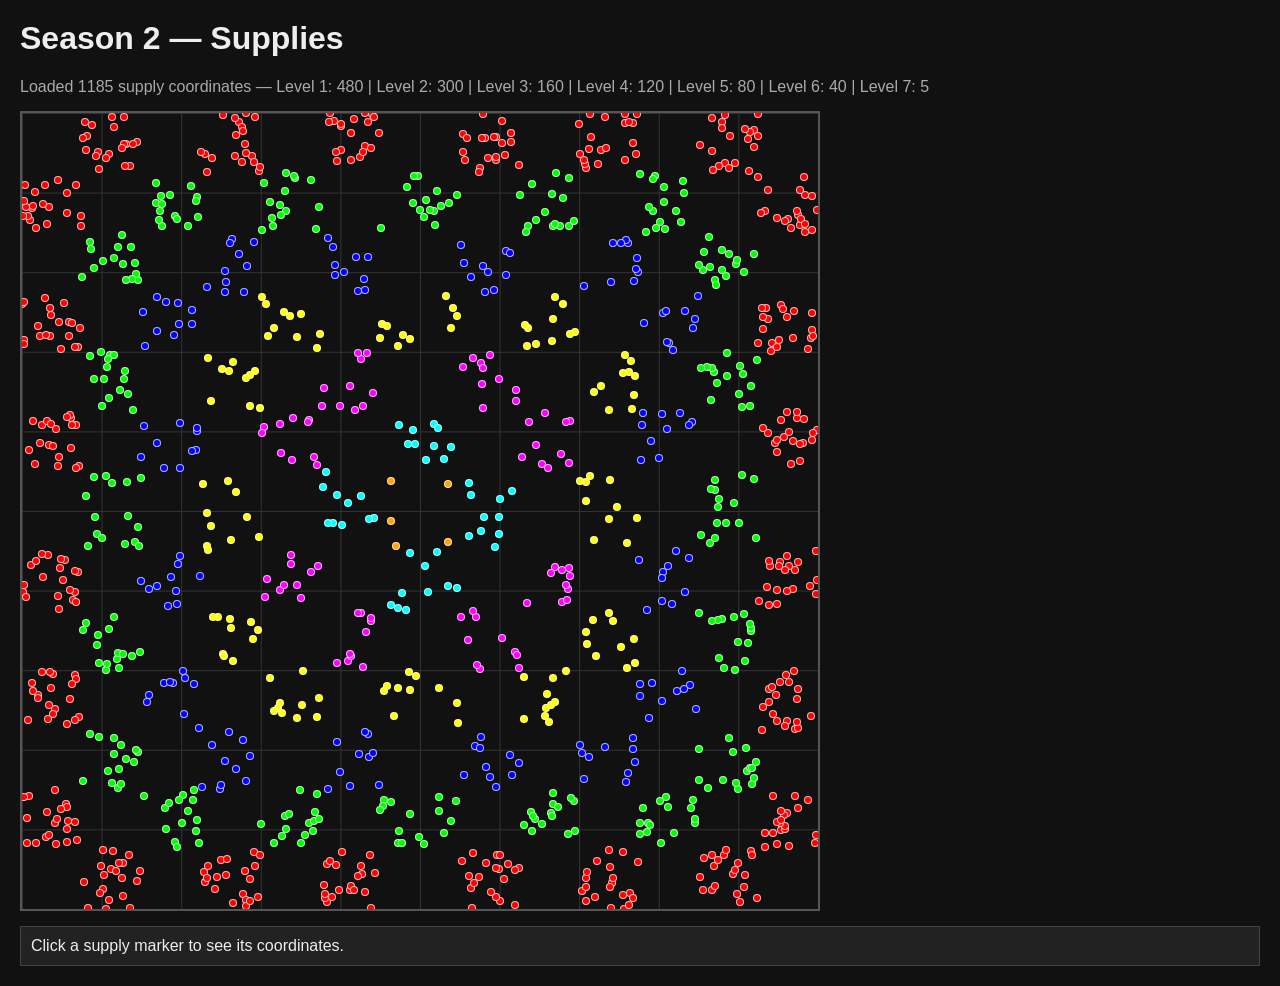
==== maps/supplies/index.html @ a6463b77 "linked style.css" ====
<!DOCTYPE html>
<html lang="en">
<head>
    <meta charset="UTF-8">
    <meta name="viewport" content="width=device-width, initial-scale=1.0">

    <title>S2 Supplies Map</title>
    <link rel="stylesheet" href="./style.css">

</head>

<body>

    <h1>Season 2 — Supplies</h1>

    <div id="status">
        Loading coordinates...
    </div>

    <div id="map-container"></div>

    <div id="info">
        Click a supply marker to see its coordinates.
    </div>

    <script>
        const map = document.getElementById("map-container");
        const status = document.getElementById("status");
        const info = document.getElementById("info");

        async function loadSupplies() {
            try {
                const response = await fetch("./data/test-data.json");

                if (!response.ok) {
                    throw new Error(
                        `HTTP ${response.status}: ${response.statusText}`
                    );
                }

                const data = await response.json();

                let total = 0;

                data.strongholds.forEach(group => {

                    group.coordinates.forEach(coordinate => {

                        total++;

                        const marker = document.createElement("div");

                        marker.className = "coordinate";

                        /*
                         * API coordinates are 0–999.
                         *
                         * Convert them to percentages of the grid.
                         */
                        const left = coordinate.x / 10;
                        const top = coordinate.y / 10;

                        marker.style.left = `${left}%`;
                        marker.style.top = `${top}%`;

                        marker.style.backgroundColor = group.color;

                        marker.title =
                            `${group.label}: (${coordinate.x}, ${coordinate.y})`;

                        marker.addEventListener("click", () => {
                            info.textContent =
                                `${group.label} — X: ${coordinate.x}, Y: ${coordinate.y}`;
                        });

                        map.appendChild(marker);
                    });
                });

                const breakdown = data.strongholds
                .map(group => `${group.label}: ${group.coordinates.length}`)
                .join(" | ");

                status.textContent =
                    `Loaded ${total} supply coordinates — ${breakdown}`;


            } catch (error) {

                status.textContent =
                    `ERROR: ${error.message}`;

                console.error(error);
            }
        }

        loadSupplies();
    </script>

</body>
</html>
---- maps/supplies/style.css ----
* {
    box-sizing: border-box;
}

body {
    margin: 0;
    padding: 20px;
    background: #111;
    color: #eee;
    font-family: Arial, sans-serif;
}

h1 {
    margin-top: 0;
}

#status {
    margin-bottom: 15px;
    color: #aaa;
}

#map-container {
    width: min(90vw, 800px);
    aspect-ratio: 1 / 1;

    position: relative;

    background:
        linear-gradient(#333 1px, transparent 1px),
        linear-gradient(90deg, #333 1px, transparent 1px);

    background-size: 10% 10%;

    border: 2px solid #555;

    overflow: hidden;
}

.coordinate {
    position: absolute;

    width: 8px;
    height: 8px;

    border-radius: 50%;

    transform: translate(-50%, -50%);

    cursor: pointer;

    border: 1px solid rgba(255, 255, 255, 0.7);
}

.coordinate:hover {
    transform: translate(-50%, -50%) scale(2);
    z-index: 10;
}

#info {
    margin-top: 15px;
    padding: 10px;

    background: #222;
    border: 1px solid #444;

    min-height: 40px;
}
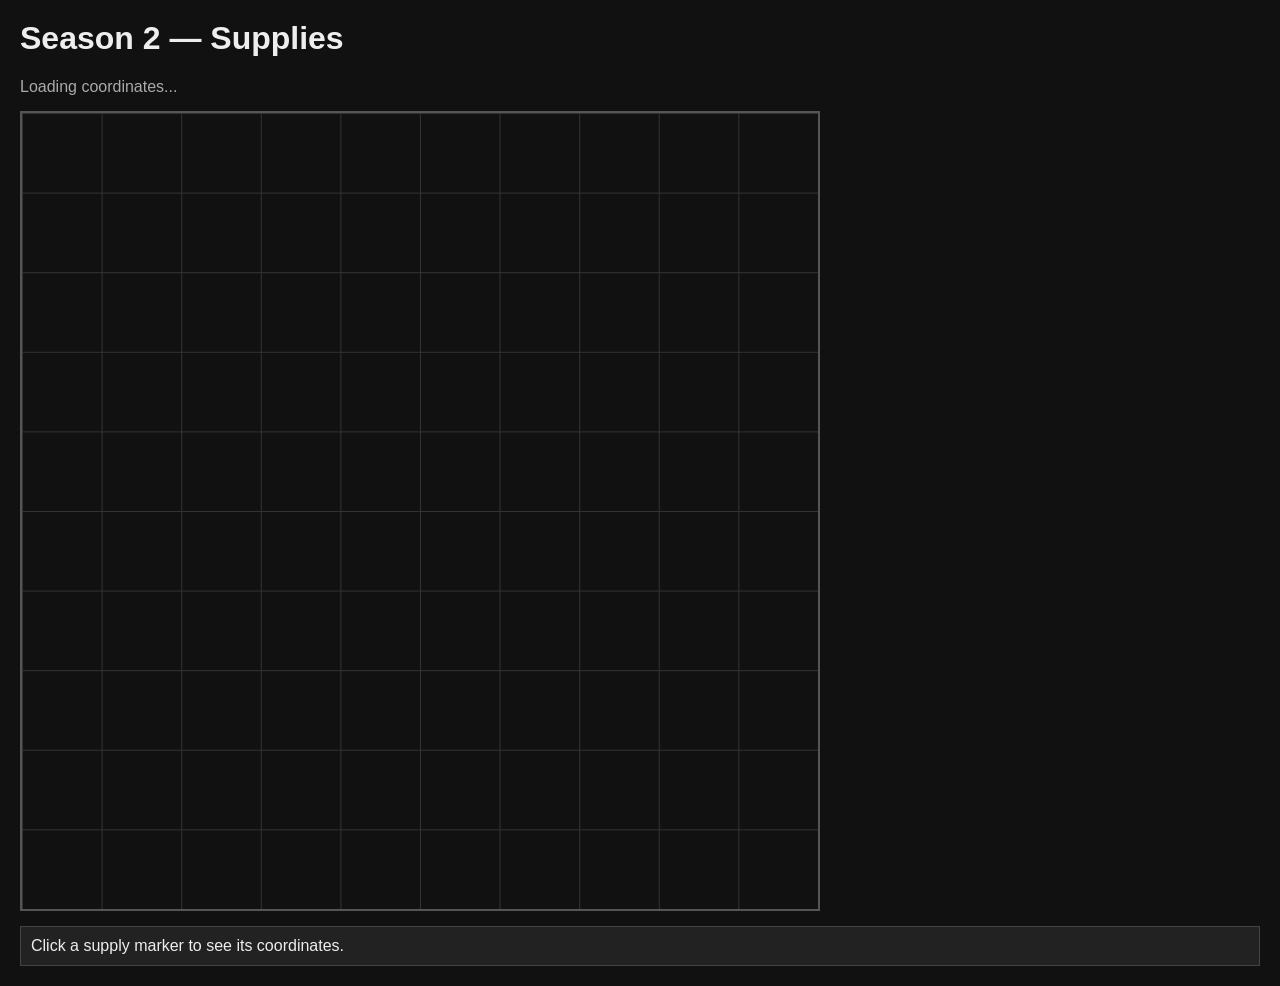
==== commit a084acd2: "linked app.js ( not yet created )" ====
--- a/maps/supplies/index.html
+++ b/maps/supplies/index.html
@@ -23,79 +23,8 @@
         Click a supply marker to see its coordinates.
     </div>
 
-    <script>
-        const map = document.getElementById("map-container");
-        const status = document.getElementById("status");
-        const info = document.getElementById("info");
+<script src="./app.js"></script>
 
-        async function loadSupplies() {
-            try {
-                const response = await fetch("./data/test-data.json");
-
-                if (!response.ok) {
-                    throw new Error(
-                        `HTTP ${response.status}: ${response.statusText}`
-                    );
-                }
-
-                const data = await response.json();
-
-                let total = 0;
-
-                data.strongholds.forEach(group => {
-
-                    group.coordinates.forEach(coordinate => {
-
-                        total++;
-
-                        const marker = document.createElement("div");
-
-                        marker.className = "coordinate";
-
-                        /*
-                         * API coordinates are 0–999.
-                         *
-                         * Convert them to percentages of the grid.
-                         */
-                        const left = coordinate.x / 10;
-                        const top = coordinate.y / 10;
-
-                        marker.style.left = `${left}%`;
-                        marker.style.top = `${top}%`;
-
-                        marker.style.backgroundColor = group.color;
-
-                        marker.title =
-                            `${group.label}: (${coordinate.x}, ${coordinate.y})`;
-
-                        marker.addEventListener("click", () => {
-                            info.textContent =
-                                `${group.label} — X: ${coordinate.x}, Y: ${coordinate.y}`;
-                        });
-
-                        map.appendChild(marker);
-                    });
-                });
-
-                const breakdown = data.strongholds
-                .map(group => `${group.label}: ${group.coordinates.length}`)
-                .join(" | ");
-
-                status.textContent =
-                    `Loaded ${total} supply coordinates — ${breakdown}`;
-
-
-            } catch (error) {
-
-                status.textContent =
-                    `ERROR: ${error.message}`;
-
-                console.error(error);
-            }
-        }
-
-        loadSupplies();
-    </script>
 
 </body>
 </html>
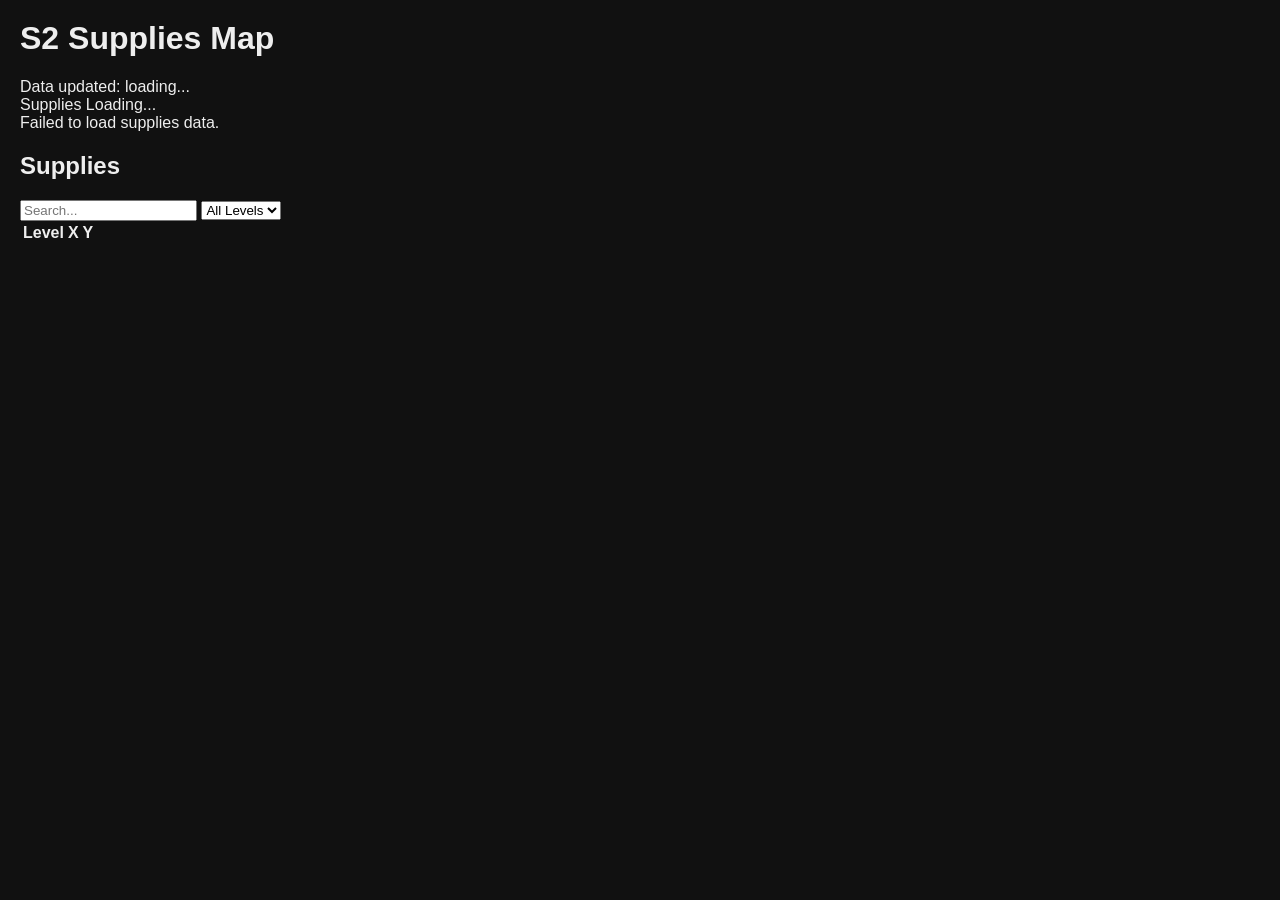
==== commit 375f4f13: "Update index.html to show last updated time" ====
--- a/maps/supplies/index.html
+++ b/maps/supplies/index.html
@@ -3,28 +3,62 @@
 <head>
     <meta charset="UTF-8">
     <meta name="viewport" content="width=device-width, initial-scale=1.0">
-
     <title>S2 Supplies Map</title>
-    <link rel="stylesheet" href="./style.css">
-
+    <link rel="stylesheet" href="style.css">
 </head>
-
 <body>
 
-    <h1>Season 2 — Supplies</h1>
+    <main class="container">
+        <header>
+            <h1>S2 Supplies Map</h1>
+            <div id="dataUpdated" class="data-updated">
+                Data updated: loading...
+            </div>
+        </header>
 
-    <div id="status">
-        Loading coordinates...
-    </div>
+        <section class="stats">
+            <div class="stat">
+                <span class="stat-label">Supplies</span>
+                <span id="supplyCount" class="stat-value">Loading...</span>
+            </div>
+        </section>
 
-    <div id="map-container"></div>
+        <section class="map-section">
+            <div id="map" class="map"></div>
+        </section>
 
-    <div id="info">
-        Click a supply marker to see its coordinates.
-    </div>
+        <section class="table-section">
+            <h2>Supplies</h2>
 
-<script src="./app.js"></script>
+            <div class="table-controls">
+                <input
+                    type="text"
+                    id="searchInput"
+                    placeholder="Search..."
+                    autocomplete="off"
+                >
 
+                <select id="levelFilter">
+                    <option value="all">All Levels</option>
+                </select>
+            </div>
 
+            <div class="table-wrapper">
+                <table>
+                    <thead>
+                        <tr>
+                            <th>Level</th>
+                            <th>X</th>
+                            <th>Y</th>
+                        </tr>
+                    </thead>
+                    <tbody id="supplyTableBody">
+                    </tbody>
+                </table>
+            </div>
+        </section>
+    </main>
+
+    <script src="app.js"></script>
 </body>
 </html>
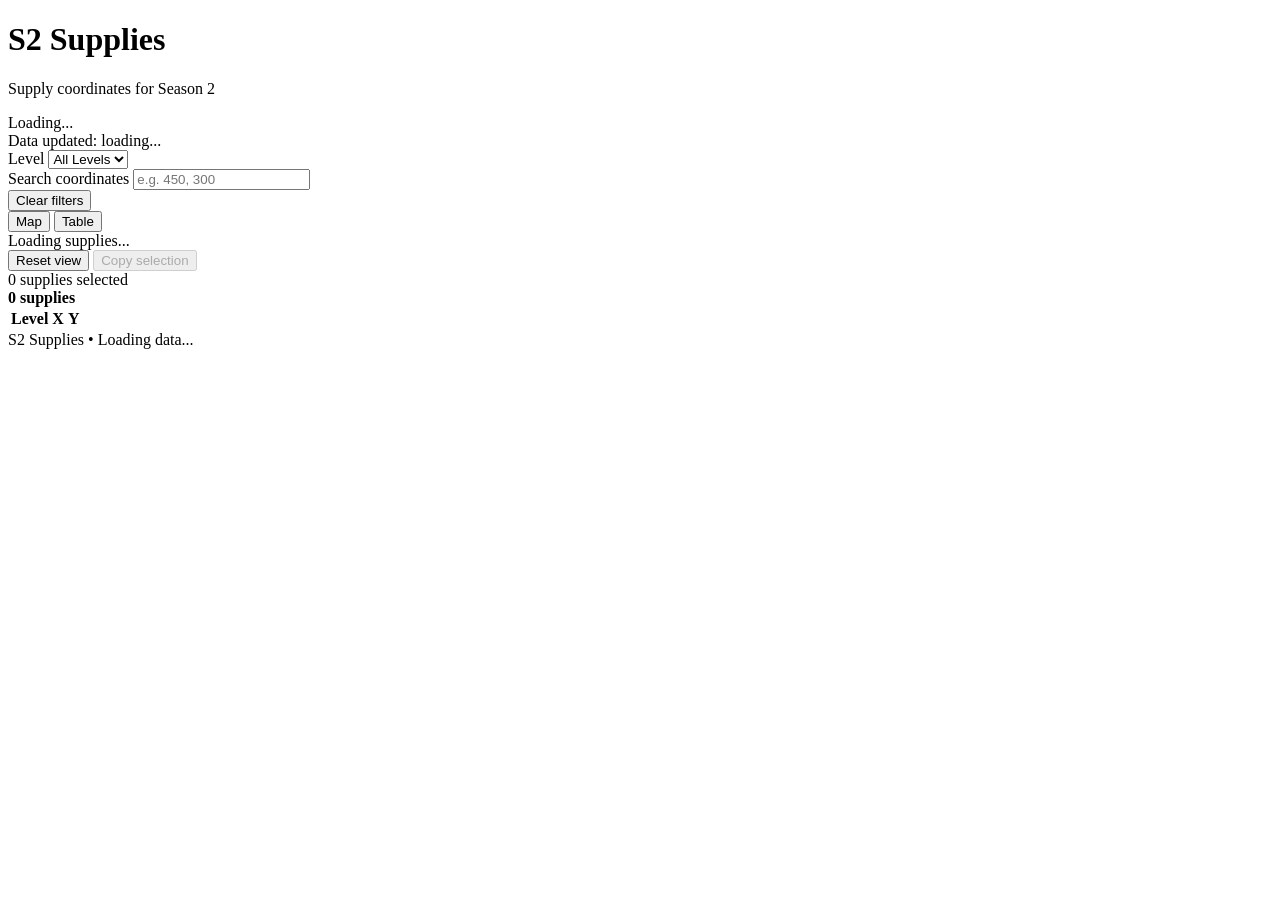
==== commit f6d1f629: "Update index.html to work with js/ folder" ====
--- a/maps/supplies/index.html
+++ b/maps/supplies/index.html
@@ -1,64 +1,184 @@
-<!DOCTYPE html>
-<html lang="en">
-<head>
-    <meta charset="UTF-8">
-    <meta name="viewport" content="width=device-width, initial-scale=1.0">
-    <title>S2 Supplies Map</title>
-    <link rel="stylesheet" href="style.css">
-</head>
-<body>
+<!DOCTYPE html> <html lang="en"> <head> <meta charset="UTF-8"> <meta name="viewport" content="width=device-width, initial-scale=1.0">
+<title>S2 Supplies</title>
 
-    <main class="container">
-        <header>
-            <h1>S2 Supplies Map</h1>
-            <div id="dataUpdated" class="data-updated">
-                Data updated: loading...
+<link rel="stylesheet" href="css/styles.css">
+
+</head> <body>
+<main class="app">
+
+    <header class="app-header">
+        <div>
+            <h1>S2 Supplies</h1>
+            <p class="subtitle">Supply coordinates for Season 2</p>
+        </div>
+
+        <div class="data-status">
+            <span id="statusIndicator" class="status-indicator"></span>
+
+            <div>
+                <div id="dataStatus">Loading...</div>
+                <div id="lastUpdated" class="last-updated">
+                    Data updated: loading...
+                </div>
             </div>
-        </header>
+        </div>
+    </header>
 
-        <section class="stats">
-            <div class="stat">
-                <span class="stat-label">Supplies</span>
-                <span id="supplyCount" class="stat-value">Loading...</span>
-            </div>
-        </section>
 
-        <section class="map-section">
-            <div id="map" class="map"></div>
-        </section>
+    <section class="controls">
 
-        <section class="table-section">
-            <h2>Supplies</h2>
+        <div class="control-group">
+            <label for="levelFilter">Level</label>
 
-            <div class="table-controls">
-                <input
-                    type="text"
-                    id="searchInput"
-                    placeholder="Search..."
-                    autocomplete="off"
-                >
+            <select id="levelFilter">
+                <option value="all">All Levels</option>
+                <option value="1">Level 1</option>
+                <option value="2">Level 2</option>
+                <option value="3">Level 3</option>
+                <option value="4">Level 4</option>
+                <option value="5">Level 5</option>
+                <option value="6">Level 6</option>
+                <option value="7">Level 7</option>
+            </select>
+        </div>
 
-                <select id="levelFilter">
-                    <option value="all">All Levels</option>
-                </select>
+        <div class="control-group">
+            <label for="searchInput">Search coordinates</label>
+
+            <input
+                id="searchInput"
+                type="search"
+                placeholder="e.g. 450, 300"
+                autocomplete="off"
+            >
+        </div>
+
+        <button id="clearFilters" class="secondary-button" type="button">
+            Clear filters
+        </button>
+
+    </section>
+
+
+    <nav class="tabs" aria-label="View selection">
+
+        <button
+            id="mapTab"
+            class="tab-button active"
+            type="button"
+            aria-selected="true"
+        >
+            Map
+        </button>
+
+        <button
+            id="tableTab"
+            class="tab-button"
+            type="button"
+            aria-selected="false"
+        >
+            Table
+        </button>
+
+    </nav>
+
+
+    <section id="mapView" class="view active">
+
+        <div class="map-toolbar">
+
+            <div class="map-info">
+                <span id="supplyCount">Loading supplies...</span>
             </div>
 
-            <div class="table-wrapper">
-                <table>
-                    <thead>
-                        <tr>
-                            <th>Level</th>
-                            <th>X</th>
-                            <th>Y</th>
-                        </tr>
-                    </thead>
-                    <tbody id="supplyTableBody">
-                    </tbody>
-                </table>
+            <div class="map-actions">
+
+                <button
+                    id="resetMap"
+                    class="secondary-button"
+                    type="button"
+                >
+                    Reset view
+                </button>
+
+                <button
+                    id="copySelection"
+                    class="primary-button"
+                    type="button"
+                    disabled
+                >
+                    Copy selection
+                </button>
+
             </div>
-        </section>
-    </main>
 
-    <script src="app.js"></script>
-</body>
-</html>
+        </div>
+
+
+        <div class="map-wrapper">
+
+            <div
+                id="map"
+                class="map"
+                tabindex="0"
+                aria-label="Season 2 supply map"
+            >
+                <div id="mapGrid" class="map-grid"></div>
+                <div id="mapPoints" class="map-points"></div>
+                <div id="selectionBox" class="selection-box"></div>
+            </div>
+
+        </div>
+
+
+        <div id="selectionInfo" class="selection-info hidden">
+            <span id="selectionCount">0 supplies selected</span>
+        </div>
+
+    </section>
+
+
+    <section id="tableView" class="view">
+
+        <div class="table-toolbar">
+
+            <div>
+                <strong id="tableCount">0 supplies</strong>
+            </div>
+
+        </div>
+
+        <div class="table-container">
+
+            <table id="suppliesTable">
+
+                <thead>
+                    <tr>
+                        <th scope="col">Level</th>
+                        <th scope="col">X</th>
+                        <th scope="col">Y</th>
+                    </tr>
+                </thead>
+
+                <tbody id="tableBody">
+                </tbody>
+
+            </table>
+
+        </div>
+
+    </section>
+
+
+    <footer class="app-footer">
+        <span>S2 Supplies</span>
+        <span>•</span>
+        <span id="footerStatus">Loading data...</span>
+    </footer>
+
+</main>
+
+
+<script type="module" src="js/app.js"></script>
+
+</body> </html>
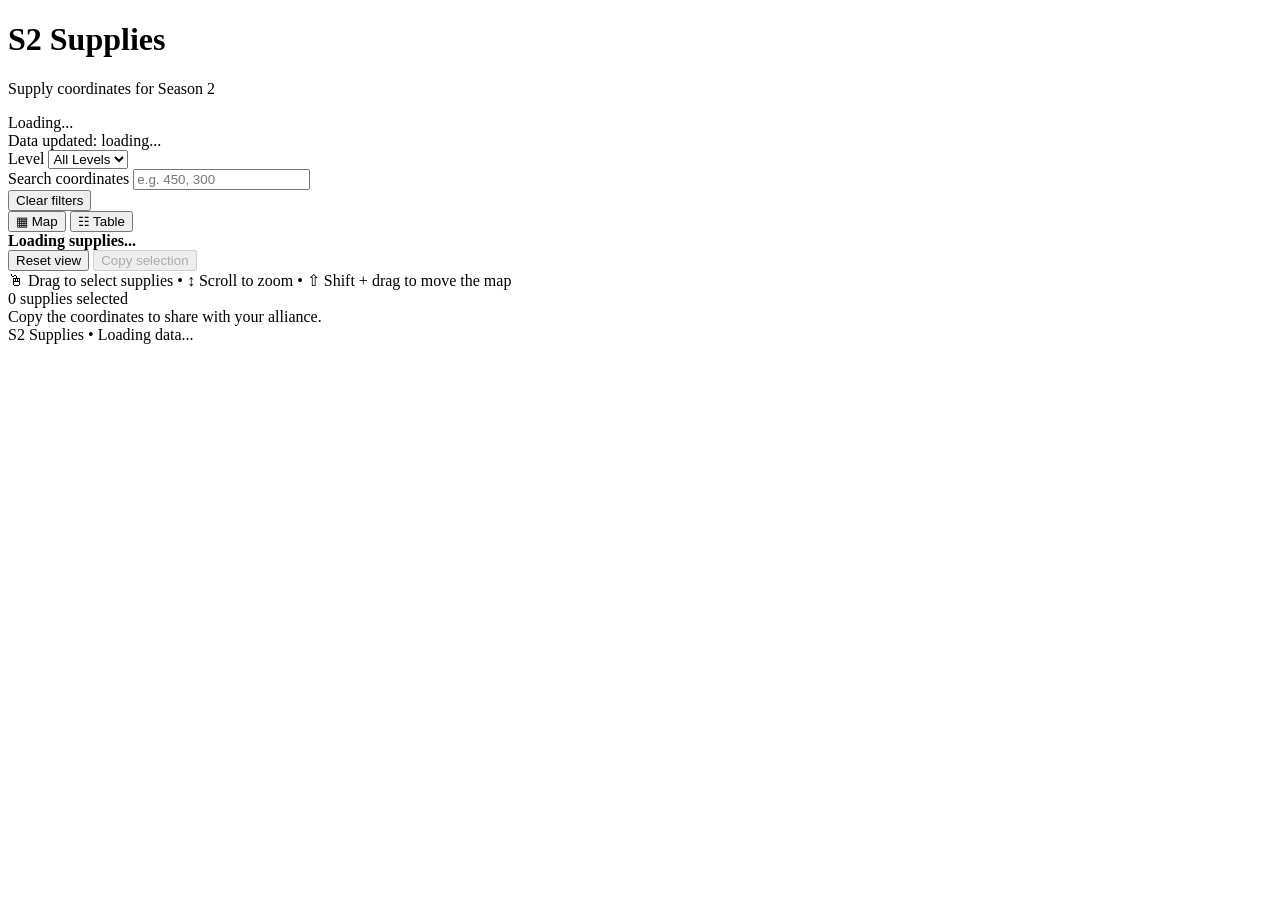
==== commit 50ff9798: "Update index.html with map help bar added the map help bar" ====
--- a/maps/supplies/index.html
+++ b/maps/supplies/index.html
@@ -1,184 +1,412 @@
-<!DOCTYPE html> <html lang="en"> <head> <meta charset="UTF-8"> <meta name="viewport" content="width=device-width, initial-scale=1.0">
+<!DOCTYPE html> <html lang="en"> <head> <meta charset="UTF-8"> <meta name="viewport" content="width=device-width, initial-scale=1.0" >
 <title>S2 Supplies</title>
 
-<link rel="stylesheet" href="css/styles.css">
-
-</head> <body>
-<main class="app">
-
-    <header class="app-header">
+<link
+    rel="stylesheet"
+    href="css/styles.css"
+>
+
+</head> <body> <main class="app">
+<!-- ==========================================
+     HEADER
+=========================================== -->
+
+<header class="app-header">
+
+    <div class="app-title">
+
+        <h1>S2 Supplies</h1>
+
+        <p class="subtitle">
+            Supply coordinates for Season 2
+        </p>
+
+    </div>
+
+
+    <div
+        class="data-status"
+        aria-live="polite"
+    >
+
+        <span
+            id="statusIndicator"
+            class="status-indicator"
+            aria-hidden="true"
+        ></span>
+
         <div>
-            <h1>S2 Supplies</h1>
-            <p class="subtitle">Supply coordinates for Season 2</p>
-        </div>
-
-        <div class="data-status">
-            <span id="statusIndicator" class="status-indicator"></span>
-
-            <div>
-                <div id="dataStatus">Loading...</div>
-                <div id="lastUpdated" class="last-updated">
-                    Data updated: loading...
-                </div>
+
+            <div id="dataStatus">
+                Loading...
             </div>
-        </div>
-    </header>
-
-
-    <section class="controls">
-
-        <div class="control-group">
-            <label for="levelFilter">Level</label>
-
-            <select id="levelFilter">
-                <option value="all">All Levels</option>
-                <option value="1">Level 1</option>
-                <option value="2">Level 2</option>
-                <option value="3">Level 3</option>
-                <option value="4">Level 4</option>
-                <option value="5">Level 5</option>
-                <option value="6">Level 6</option>
-                <option value="7">Level 7</option>
-            </select>
-        </div>
-
-        <div class="control-group">
-            <label for="searchInput">Search coordinates</label>
-
-            <input
-                id="searchInput"
-                type="search"
-                placeholder="e.g. 450, 300"
-                autocomplete="off"
+
+            <div
+                id="lastUpdated"
+                class="last-updated"
             >
-        </div>
-
-        <button id="clearFilters" class="secondary-button" type="button">
-            Clear filters
-        </button>
-
-    </section>
-
-
-    <nav class="tabs" aria-label="View selection">
-
-        <button
-            id="mapTab"
-            class="tab-button active"
-            type="button"
-            aria-selected="true"
+                Data updated: loading...
+            </div>
+
+        </div>
+
+    </div>
+
+</header>
+
+
+<!-- ==========================================
+     FILTERS
+=========================================== -->
+
+<section
+    class="controls"
+    aria-label="Supply filters"
+>
+
+    <div class="control-group">
+
+        <label for="levelFilter">
+            Level
+        </label>
+
+        <select id="levelFilter">
+
+            <option value="all">
+                All Levels
+            </option>
+
+            <option value="1">
+                Level 1
+            </option>
+
+            <option value="2">
+                Level 2
+            </option>
+
+            <option value="3">
+                Level 3
+            </option>
+
+            <option value="4">
+                Level 4
+            </option>
+
+            <option value="5">
+                Level 5
+            </option>
+
+            <option value="6">
+                Level 6
+            </option>
+
+            <option value="7">
+                Level 7
+            </option>
+
+        </select>
+
+    </div>
+
+
+    <div class="control-group control-search">
+
+        <label for="searchInput">
+            Search coordinates
+        </label>
+
+        <input
+            id="searchInput"
+            type="search"
+            placeholder="e.g. 450, 300"
+            autocomplete="off"
+            spellcheck="false"
         >
-            Map
-        </button>
-
-        <button
-            id="tableTab"
-            class="tab-button"
-            type="button"
-            aria-selected="false"
+
+    </div>
+
+
+    <button
+        id="clearFilters"
+        class="secondary-button"
+        type="button"
+    >
+        Clear filters
+    </button>
+
+</section>
+
+
+<!-- ==========================================
+     VIEW TABS
+=========================================== -->
+
+<nav
+    class="tabs"
+    aria-label="View selection"
+    role="tablist"
+>
+
+    <button
+        id="mapTab"
+        class="tab-button active"
+        type="button"
+        role="tab"
+        aria-selected="true"
+        aria-controls="mapView"
+    >
+        <span class="tab-icon" aria-hidden="true">▦</span>
+        Map
+    </button>
+
+
+    <button
+        id="tableTab"
+        class="tab-button"
+        type="button"
+        role="tab"
+        aria-selected="false"
+        aria-controls="tableView"
+    >
+        <span class="tab-icon" aria-hidden="true">☷</span>
+        Table
+    </button>
+
+</nav>
+
+
+<!-- ==========================================
+     MAP VIEW
+=========================================== -->
+
+<section
+    id="mapView"
+    class="view active"
+    role="tabpanel"
+    aria-labelledby="mapTab"
+>
+
+    <div class="map-toolbar">
+
+        <div class="map-info">
+
+            <strong id="supplyCount">
+                Loading supplies...
+            </strong>
+
+        </div>
+
+
+        <div class="map-actions">
+
+            <button
+                id="resetMap"
+                class="secondary-button"
+                type="button"
+            >
+                Reset view
+            </button>
+
+
+            <button
+                id="copySelection"
+                class="primary-button"
+                type="button"
+                disabled
+            >
+                Copy selection
+            </button>
+
+        </div>
+
+    </div>
+
+
+    <!-- ======================================
+         MAP
+    ======================================= -->
+
+    <div class="map-wrapper">
+
+        <div
+            id="map"
+            class="map"
+            tabindex="0"
+            aria-label="Season 2 supply map"
         >
-            Table
-        </button>
-
-    </nav>
-
-
-    <section id="mapView" class="view active">
-
-        <div class="map-toolbar">
-
-            <div class="map-info">
-                <span id="supplyCount">Loading supplies...</span>
-            </div>
-
-            <div class="map-actions">
-
-                <button
-                    id="resetMap"
-                    class="secondary-button"
-                    type="button"
-                >
-                    Reset view
-                </button>
-
-                <button
-                    id="copySelection"
-                    class="primary-button"
-                    type="button"
-                    disabled
-                >
-                    Copy selection
-                </button>
-
-            </div>
-
-        </div>
-
-
-        <div class="map-wrapper">
 
             <div
-                id="map"
-                class="map"
-                tabindex="0"
-                aria-label="Season 2 supply map"
-            >
-                <div id="mapGrid" class="map-grid"></div>
-                <div id="mapPoints" class="map-points"></div>
-                <div id="selectionBox" class="selection-box"></div>
-            </div>
-
-        </div>
-
-
-        <div id="selectionInfo" class="selection-info hidden">
-            <span id="selectionCount">0 supplies selected</span>
-        </div>
-
-    </section>
-
-
-    <section id="tableView" class="view">
-
-        <div class="table-toolbar">
-
-            <div>
-                <strong id="tableCount">0 supplies</strong>
-            </div>
-
-        </div>
-
-        <div class="table-container">
-
-            <table id="suppliesTable">
-
-                <thead>
-                    <tr>
-                        <th scope="col">Level</th>
-                        <th scope="col">X</th>
-                        <th scope="col">Y</th>
-                    </tr>
-                </thead>
-
-                <tbody id="tableBody">
-                </tbody>
-
-            </table>
-
-        </div>
-
-    </section>
-
-
-    <footer class="app-footer">
-        <span>S2 Supplies</span>
-        <span>•</span>
-        <span id="footerStatus">Loading data...</span>
-    </footer>
-
-</main>
-
-
-<script type="module" src="js/app.js"></script>
-
-</body> </html>
+                id="mapGrid"
+                class="map-grid"
+                aria-hidden="true"
+            ></div>
+
+
+            <div
+                id="mapPoints"
+                class="map-points"
+                aria-label="Supply locations"
+            ></div>
+
+
+            <div
+                id="selectionBox"
+                class="selection-box"
+                aria-hidden="true"
+            ></div>
+
+        </div>
+
+    </div>
+
+
+    <!-- ======================================
+         MAP HELP
+    ======================================= -->
+
+    <div class="map-help">
+
+        <span class="map-help-item">
+            <span aria-hidden="true">🖱</span>
+            Drag to select supplies
+        </span>
+
+        <span class="map-help-divider" aria-hidden="true">
+            •
+        </span>
+
+        <span class="map-help-item">
+            <span aria-hidden="true">↕</span>
+            Scroll to zoom
+        </span>
+
+        <span class="map-help-divider" aria-hidden="true">
+            •
+        </span>
+
+        <span class="map-help-item">
+            <span aria-hidden="true">⇧</span>
+            Shift + drag to move the map
+        </span>
+
+    </div>
+
+
+    <!-- ======================================
+         SELECTION INFO
+    ======================================= -->
+
+    <div
+        id="selectionInfo"
+        class="selection-info hidden"
+        aria-live="polite"
+    >
+
+        <div class="selection-info-main">
+
+            <span
+                class="selection-indicator"
+                aria-hidden="true"
+            ></span>
+
+            <span id="selectionCount">
+                0 supplies selected
+            </span>
+
+        </div>
+
+
+        <span class="selection-hint">
+            Copy the coordinates to share with your alliance.
+        </span>
+
+    </div>
+
+</section>
+
+
+<!-- ==========================================
+     TABLE VIEW
+=========================================== -->
+
+<section
+    id="tableView"
+    class="view"
+    role="tabpanel"
+    aria-labelledby="tableTab"
+    hidden
+>
+
+    <div class="table-toolbar">
+
+        <div>
+
+            <strong id="tableCount">
+                0 supplies
+            </strong>
+
+            <span class="table-description">
+                matching current filters
+            </span>
+
+        </div>
+
+    </div>
+
+
+    <div class="table-container">
+
+        <table id="suppliesTable">
+
+            <thead>
+
+                <tr>
+
+                    <th scope="col">
+                        Level
+                    </th>
+
+                    <th scope="col">
+                        X
+                    </th>
+
+                    <th scope="col">
+                        Y
+                    </th>
+
+                </tr>
+
+            </thead>
+
+
+            <tbody id="tableBody">
+            </tbody>
+
+        </table>
+
+    </div>
+
+</section>
+
+
+<!-- ==========================================
+     FOOTER
+=========================================== -->
+
+<footer class="app-footer">
+
+    <span>
+        S2 Supplies
+    </span>
+
+    <span aria-hidden="true">
+        •
+    </span>
+
+    <span id="footerStatus">
+        Loading data...
+    </span>
+
+</footer>
+
+</main> <script type="module" src="js/app.js" ></script> </body> </html>
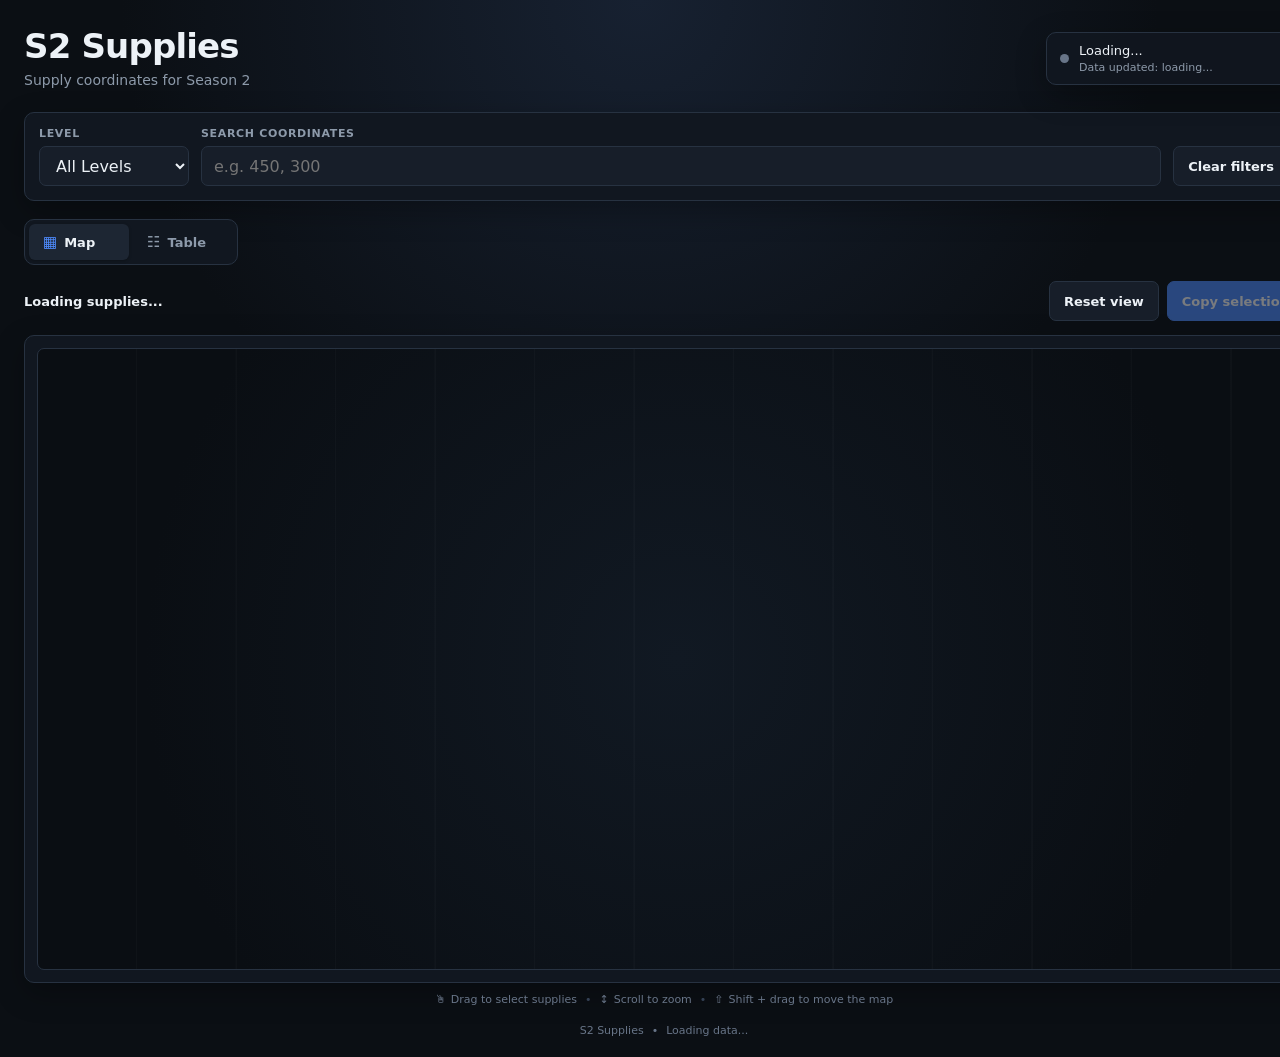
==== commit 343ae132: "fixed typo from styles to style" ====
--- a/maps/supplies/index.html
+++ b/maps/supplies/index.html
@@ -3,7 +3,7 @@
 
 <link
     rel="stylesheet"
-    href="css/styles.css"
+    href="css/style.css"
 >
 
 </head> <body> <main class="app">
--- a/maps/supplies/css/style.css
+++ b/maps/supplies/css/style.css
@@ -0,0 +1,1066 @@
+:root {
+--bg: #0b0f14;
+--surface: #111720;
+--surface-2: #171e29;
+--surface-3: #1d2633;
+
+--border: #273241;
+--border-light: #344154;
+
+--text: #edf2f7;
+--text-muted: #8d9aaa;
+--text-dim: #687588;
+
+--accent: #4f8cff;
+--accent-hover: #6a9cff;
+
+--success: #35c878;
+--danger: #ef5b67;
+
+--map-bg: #0a0e13;
+--grid: rgba(255, 255, 255, 0.075);
+--grid-major: rgba(255, 255, 255, 0.16);
+
+--radius: 10px;
+--radius-small: 7px;
+
+--shadow:
+    0 10px 30px rgba(0, 0, 0, 0.28);
+
+font-family:
+    Inter,
+    ui-sans-serif,
+    system-ui,
+    -apple-system,
+    BlinkMacSystemFont,
+    "Segoe UI",
+    sans-serif;
+
+
+}
+
+/* ==================================================
+RESET
+================================================== */
+
+{
+box-sizing: border-box;
+}
+
+html {
+min-height: 100%;
+background: var(--bg);
+}
+
+body {
+min-height: 100vh;
+margin: 0;
+
+background:
+    radial-gradient(
+        circle at top,
+        #172131 0,
+        var(--bg) 42%
+    );
+
+color: var(--text);
+
+
+}
+
+button,
+input,
+select {
+font: inherit;
+}
+
+button {
+cursor: pointer;
+}
+
+/* ==================================================
+APP
+================================================== */
+
+.app {
+width: min(1500px, 100%);
+margin: 0 auto;
+padding: 28px 24px 20px;
+}
+
+/* ==================================================
+HEADER
+================================================== */
+
+.app-header {
+display: flex;
+align-items: center;
+justify-content: space-between;
+gap: 24px;
+
+margin-bottom: 24px;
+
+
+}
+
+.app-title h1 {
+margin: 0;
+
+font-size: clamp(24px, 3vw, 34px);
+line-height: 1.1;
+letter-spacing: -0.025em;
+
+
+}
+
+.subtitle {
+margin: 7px 0 0;
+
+color: var(--text-muted);
+font-size: 14px;
+
+
+}
+
+.data-status {
+display: flex;
+align-items: center;
+gap: 10px;
+
+min-width: 230px;
+
+padding: 10px 13px;
+
+background: rgba(17, 23, 32, 0.85);
+border: 1px solid var(--border);
+
+border-radius: var(--radius);
+
+box-shadow: var(--shadow);
+
+font-size: 13px;
+
+
+}
+
+.status-indicator {
+width: 9px;
+height: 9px;
+
+flex: 0 0 auto;
+
+border-radius: 50%;
+
+background: var(--text-dim);
+
+
+}
+
+.status-indicator.success {
+background: var(--success);
+
+box-shadow:
+    0 0 0 4px rgba(53, 200, 120, 0.12);
+
+
+}
+
+.status-indicator.error {
+background: var(--danger);
+
+box-shadow:
+    0 0 0 4px rgba(239, 91, 103, 0.12);
+
+
+}
+
+.last-updated {
+margin-top: 3px;
+
+color: var(--text-muted);
+font-size: 11px;
+
+
+}
+
+/* ==================================================
+FILTERS
+================================================== */
+
+.controls {
+display: flex;
+align-items: end;
+gap: 12px;
+
+margin-bottom: 18px;
+
+padding: 14px;
+
+background: var(--surface);
+
+border: 1px solid var(--border);
+border-radius: var(--radius);
+
+box-shadow: var(--shadow);
+
+
+}
+
+.control-group {
+display: flex;
+flex-direction: column;
+gap: 6px;
+}
+
+.control-group label {
+color: var(--text-muted);
+
+font-size: 11px;
+font-weight: 700;
+
+text-transform: uppercase;
+letter-spacing: 0.06em;
+
+
+}
+
+.control-group select,
+.control-group input {
+height: 40px;
+
+padding: 0 12px;
+
+color: var(--text);
+
+background: var(--surface-2);
+
+border: 1px solid var(--border);
+border-radius: var(--radius-small);
+
+outline: none;
+
+transition:
+    border-color 0.15s ease,
+    box-shadow 0.15s ease,
+    background 0.15s ease;
+
+
+}
+
+.control-group select {
+min-width: 150px;
+}
+
+.control-search {
+flex: 1;
+}
+
+.control-search input {
+width: 100%;
+}
+
+.control-group select:hover,
+.control-group input:hover {
+border-color: var(--border-light);
+}
+
+.control-group select:focus,
+.control-group input:focus {
+border-color: var(--accent);
+
+box-shadow:
+    0 0 0 3px rgba(79, 140, 255, 0.13);
+
+
+}
+
+/* ==================================================
+BUTTONS
+================================================== */
+
+.primary-button,
+.secondary-button {
+height: 40px;
+
+padding: 0 14px;
+
+border-radius: var(--radius-small);
+
+font-size: 13px;
+font-weight: 650;
+
+transition:
+    background 0.15s ease,
+    border-color 0.15s ease,
+    transform 0.1s ease,
+    opacity 0.15s ease;
+
+
+}
+
+.primary-button {
+color: white;
+
+background: var(--accent);
+
+border: 1px solid var(--accent);
+
+
+}
+
+.primary-button:hover:not(:disabled) {
+background: var(--accent-hover);
+}
+
+.secondary-button {
+color: var(--text);
+
+background: var(--surface-2);
+
+border: 1px solid var(--border);
+
+
+}
+
+.secondary-button:hover:not(:disabled) {
+background: var(--surface-3);
+border-color: var(--border-light);
+}
+
+.primary-button:active:not(:disabled),
+.secondary-button:active:not(:disabled) {
+transform: translateY(1px);
+}
+
+button:disabled {
+cursor: not-allowed;
+opacity: 0.45;
+}
+
+/* ==================================================
+TABS
+================================================== */
+
+.tabs {
+display: flex;
+gap: 4px;
+
+margin-bottom: 12px;
+
+padding: 4px;
+
+width: fit-content;
+
+background: var(--surface);
+
+border: 1px solid var(--border);
+border-radius: var(--radius);
+
+
+}
+
+.tab-button {
+display: flex;
+align-items: center;
+gap: 7px;
+
+min-width: 100px;
+height: 36px;
+
+padding: 0 14px;
+
+color: var(--text-muted);
+
+background: transparent;
+
+border: 0;
+border-radius: 6px;
+
+font-size: 13px;
+font-weight: 650;
+
+transition:
+    background 0.15s ease,
+    color 0.15s ease;
+
+
+}
+
+.tab-button:hover {
+color: var(--text);
+background: var(--surface-2);
+}
+
+.tab-button.active {
+color: var(--text);
+
+background: var(--surface-3);
+
+box-shadow:
+    0 1px 3px rgba(0, 0, 0, 0.25);
+
+
+}
+
+.tab-icon {
+color: var(--text-muted);
+font-size: 15px;
+}
+
+.tab-button.active .tab-icon {
+color: var(--accent);
+}
+
+/* ==================================================
+VIEWS
+================================================== */
+
+.view {
+display: none;
+}
+
+.view.active {
+display: block;
+}
+
+/* ==================================================
+MAP TOOLBAR
+================================================== */
+
+.map-toolbar,
+.table-toolbar {
+display: flex;
+align-items: center;
+justify-content: space-between;
+gap: 16px;
+
+min-height: 48px;
+
+margin-bottom: 10px;
+
+
+}
+
+.map-info,
+.table-toolbar {
+color: var(--text-muted);
+font-size: 13px;
+}
+
+.map-info strong,
+.table-toolbar strong {
+color: var(--text);
+}
+
+.map-actions {
+display: flex;
+gap: 8px;
+}
+
+/* ==================================================
+MAP WRAPPER
+================================================== */
+
+.map-wrapper {
+width: 100%;
+
+padding: 12px;
+
+background: var(--surface);
+
+border: 1px solid var(--border);
+border-radius: var(--radius);
+
+box-shadow: var(--shadow);
+
+overflow: hidden;
+
+
+}
+
+/* ==================================================
+MAP
+================================================== */
+
+.map {
+position: relative;
+
+width: 100%;
+aspect-ratio: 1 / 1;
+
+max-height: min(
+    calc(100vh - 280px),
+    900px
+);
+
+margin: 0 auto;
+
+overflow: hidden;
+
+background:
+    radial-gradient(
+        circle at center,
+        #111923 0,
+        var(--map-bg) 75%
+    );
+
+border: 1px solid var(--border);
+
+border-radius: 7px;
+
+cursor: crosshair;
+
+touch-action: none;
+
+outline: none;
+
+
+}
+
+.map:focus-visible {
+box-shadow:
+0 0 0 2px var(--accent);
+}
+
+.map.is-panning {
+cursor: grabbing;
+}
+
+/* ==================================================
+GRID
+================================================== */
+
+.map-grid,
+.map-points {
+position: absolute;
+
+inset: 0;
+
+transform-origin: 0 0;
+
+will-change: transform;
+
+
+}
+
+.map-grid {
+pointer-events: none;
+}
+
+/* Individual grid lines */
+
+.grid-line {
+position: absolute;
+
+background: var(--grid);
+
+pointer-events: none;
+
+
+}
+
+.grid-line-vertical {
+top: 0;
+bottom: 0;
+
+width: 1px;
+
+
+}
+
+.grid-line-horizontal {
+left: 0;
+right: 0;
+
+height: 1px;
+
+
+}
+
+/*
+
+Every fourth line gets a little more visual weight.
+The JS-created lines use their position, so we use
+a subtle repeating background underneath as well.
+*/
+
+.map-grid::before {
+content: "";
+
+position: absolute;
+inset: 0;
+
+background:
+    repeating-linear-gradient(
+        to right,
+        transparent 0,
+        transparent calc(100% / 13 - 1px),
+        rgba(255, 255, 255, 0.025) calc(100% / 13),
+        rgba(255, 255, 255, 0.025) calc(100% / 13 + 1px)
+    );
+
+pointer-events: none;
+
+
+}
+
+.grid-label {
+position: absolute;
+
+color: rgba(255, 255, 255, 0.42);
+
+font-size: 9px;
+font-weight: 600;
+
+pointer-events: none;
+
+user-select: none;
+
+
+}
+
+.grid-label-x {
+top: 4px;
+
+transform:
+    translateX(-50%);
+
+
+}
+
+.grid-label-y {
+left: 4px;
+
+transform:
+    translateY(-50%);
+
+
+}
+
+/* ==================================================
+SUPPLY POINTS
+================================================== */
+
+.supply-point {
+position: absolute;
+
+width: 7px;
+height: 7px;
+
+padding: 0;
+
+transform:
+    translate(-50%, -50%);
+
+background:
+    var(--supply-color, #ffffff);
+
+border: 1px solid rgba(255, 255, 255, 0.75);
+
+border-radius: 50%;
+
+box-shadow:
+    0 0 4px
+    color-mix(
+        in srgb,
+        var(--supply-color, #ffffff),
+        transparent 35%
+    );
+
+cursor: pointer;
+
+z-index: 2;
+
+transition:
+    width 0.1s ease,
+    height 0.1s ease,
+    box-shadow 0.1s ease;
+
+
+}
+
+.supply-point:hover {
+width: 11px;
+height: 11px;
+
+z-index: 10;
+
+border-color: white;
+
+box-shadow:
+    0 0 0 3px
+    rgba(255, 255, 255, 0.12),
+    0 0 10px
+    var(--supply-color, #ffffff);
+
+
+}
+
+.supply-point.selected {
+width: 11px;
+height: 11px;
+
+z-index: 8;
+
+border: 2px solid white;
+
+box-shadow:
+    0 0 0 3px rgba(79, 140, 255, 0.32),
+    0 0 12px var(--supply-color, #ffffff);
+
+
+}
+
+/* ==================================================
+SELECTION BOX
+================================================== */
+
+.selection-box {
+position: absolute;
+
+display: none;
+
+z-index: 20;
+
+pointer-events: none;
+
+background:
+    rgba(79, 140, 255, 0.14);
+
+border:
+    1px solid rgba(106, 156, 255, 0.9);
+
+border-radius: 3px;
+
+box-shadow:
+    inset 0 0 12px
+    rgba(79, 140, 255, 0.08);
+
+
+}
+
+.selection-box.active {
+display: block;
+}
+
+/* ==================================================
+MAP HELP
+================================================== */
+
+.map-help {
+display: flex;
+align-items: center;
+justify-content: center;
+flex-wrap: wrap;
+gap: 8px;
+
+margin-top: 10px;
+
+color: var(--text-dim);
+
+font-size: 11px;
+
+
+}
+
+.map-help-item {
+display: inline-flex;
+align-items: center;
+gap: 5px;
+}
+
+.map-help-divider {
+color: var(--border-light);
+}
+
+/* ==================================================
+SELECTION INFO
+================================================== */
+
+.selection-info {
+display: flex;
+align-items: center;
+justify-content: space-between;
+gap: 12px;
+
+margin-top: 10px;
+padding: 11px 14px;
+
+background:
+    rgba(79, 140, 255, 0.08);
+
+border:
+    1px solid rgba(79, 140, 255, 0.24);
+
+border-radius: var(--radius);
+
+font-size: 12px;
+
+
+}
+
+.selection-info.hidden {
+display: none;
+}
+
+.selection-info-main {
+display: flex;
+align-items: center;
+gap: 8px;
+
+color: var(--text);
+font-weight: 650;
+
+
+}
+
+.selection-indicator {
+width: 7px;
+height: 7px;
+
+border-radius: 50%;
+
+background: var(--accent);
+
+box-shadow:
+    0 0 0 4px
+    rgba(79, 140, 255, 0.12);
+
+
+}
+
+.selection-hint {
+color: var(--text-muted);
+}
+
+/* ==================================================
+TABLE
+================================================== */
+
+.table-toolbar {
+padding: 0 2px;
+}
+
+.table-description {
+margin-left: 5px;
+
+color: var(--text-dim);
+
+font-size: 12px;
+
+
+}
+
+.table-container {
+overflow: auto;
+
+background: var(--surface);
+
+border: 1px solid var(--border);
+border-radius: var(--radius);
+
+box-shadow: var(--shadow);
+
+
+}
+
+table {
+width: 100%;
+
+border-collapse: collapse;
+
+font-size: 13px;
+
+
+}
+
+thead {
+position: sticky;
+top: 0;
+
+z-index: 2;
+
+background: var(--surface-2);
+
+
+}
+
+th {
+padding: 12px 14px;
+
+color: var(--text-muted);
+
+border-bottom:
+    1px solid var(--border);
+
+font-size: 11px;
+font-weight: 700;
+
+text-align: left;
+
+text-transform: uppercase;
+letter-spacing: 0.06em;
+
+
+}
+
+td {
+padding: 10px 14px;
+
+border-bottom:
+    1px solid rgba(39, 50, 65, 0.7);
+
+color: var(--text);
+
+
+}
+
+tbody tr {
+transition:
+background 0.12s ease;
+}
+
+tbody tr:hover {
+background: var(--surface-2);
+}
+
+tbody tr:last-child td {
+border-bottom: 0;
+}
+
+/* ==================================================
+FOOTER
+================================================== */
+
+.app-footer {
+display: flex;
+align-items: center;
+justify-content: center;
+gap: 8px;
+
+margin-top: 18px;
+
+color: var(--text-dim);
+
+font-size: 11px;
+
+
+}
+
+/* ==================================================
+RESPONSIVE
+================================================== */
+
+@media (max-width: 700px) {
+
+.app {
+    padding:
+        16px
+        12px
+        16px;
+}
+
+
+.app-header {
+    align-items: flex-start;
+    flex-direction: column;
+    gap: 14px;
+}
+
+
+.data-status {
+    width: 100%;
+}
+
+
+.controls {
+    align-items: stretch;
+    flex-direction: column;
+}
+
+
+.control-group select {
+    width: 100%;
+}
+
+
+.controls .secondary-button {
+    width: 100%;
+}
+
+
+.map-toolbar {
+    align-items: stretch;
+    flex-direction: column;
+}
+
+
+.map-actions {
+    width: 100%;
+}
+
+
+.map-actions button {
+    flex: 1;
+}
+
+
+.map-wrapper {
+    padding: 6px;
+}
+
+
+.map {
+    max-height: none;
+}
+
+
+.map-help {
+    justify-content: flex-start;
+    line-height: 1.5;
+}
+
+
+.map-help-divider {
+    display: none;
+}
+
+
+.selection-info {
+    align-items: flex-start;
+    flex-direction: column;
+}
+
+
+.table-container {
+    margin-left: 0;
+    margin-right: 0;
+}
+
+
+th,
+td {
+    padding:
+        9px 10px;
+}
+
+
+}
+
+/* ==================================================
+REDUCED MOTION
+================================================== */
+
+@media (prefers-reduced-motion: reduce) {
+
+*,
+*::before,
+*::after {
+    scroll-behavior: auto !important;
+
+    transition-duration:
+        0.01ms !important;
+}
+
+
+}
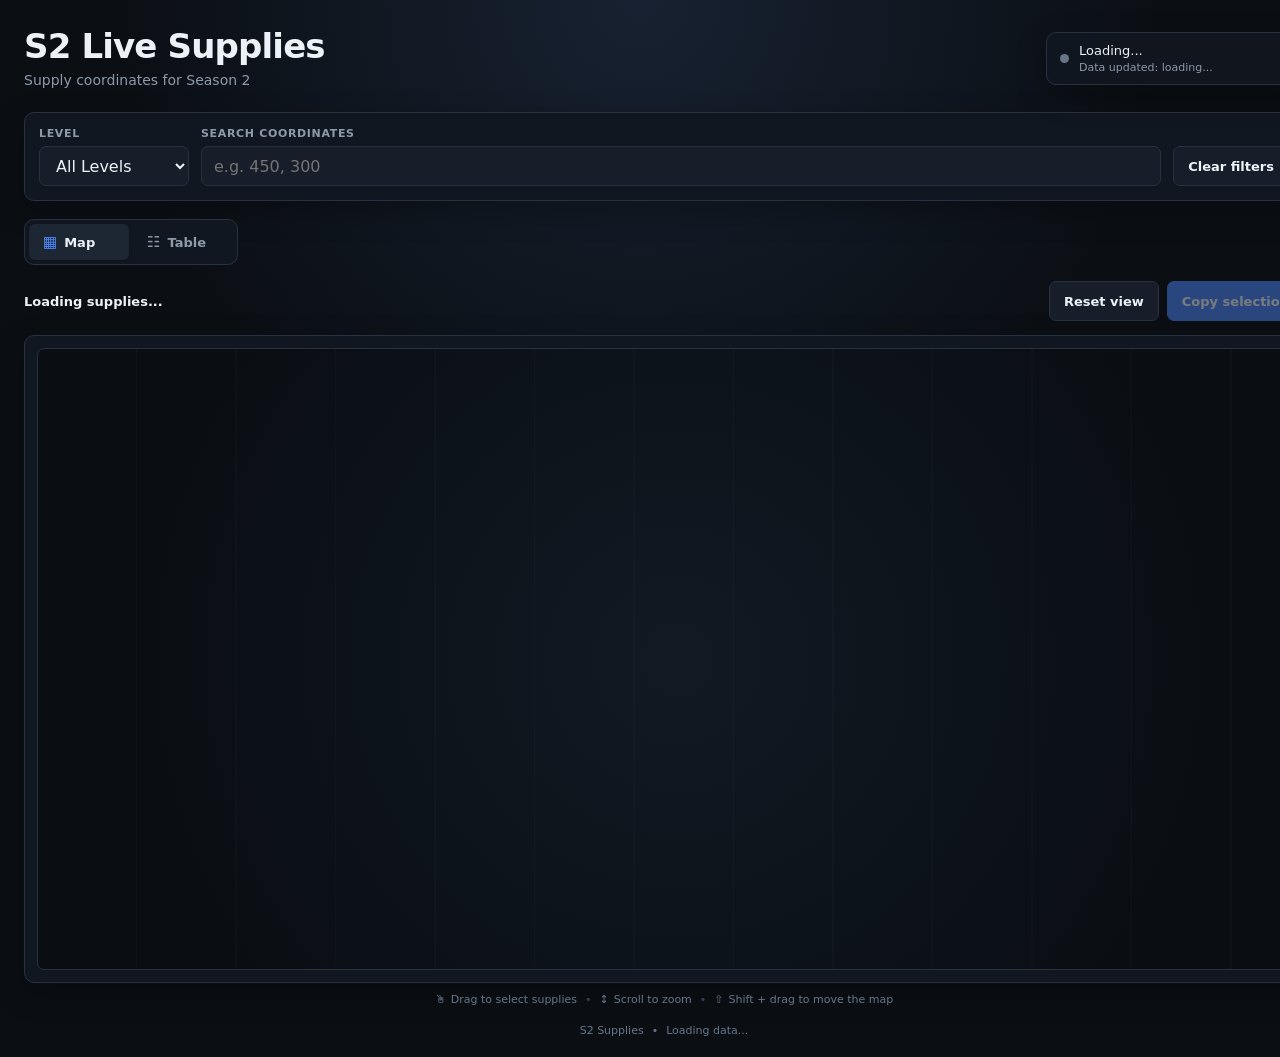
==== commit 70bd49b0: "Update index.html" ====
--- a/maps/supplies/index.html
+++ b/maps/supplies/index.html
@@ -15,7 +15,7 @@
 
     <div class="app-title">
 
-        <h1>S2 Supplies</h1>
+        <h1>S2 Live Supplies</h1>
 
         <p class="subtitle">
             Supply coordinates for Season 2
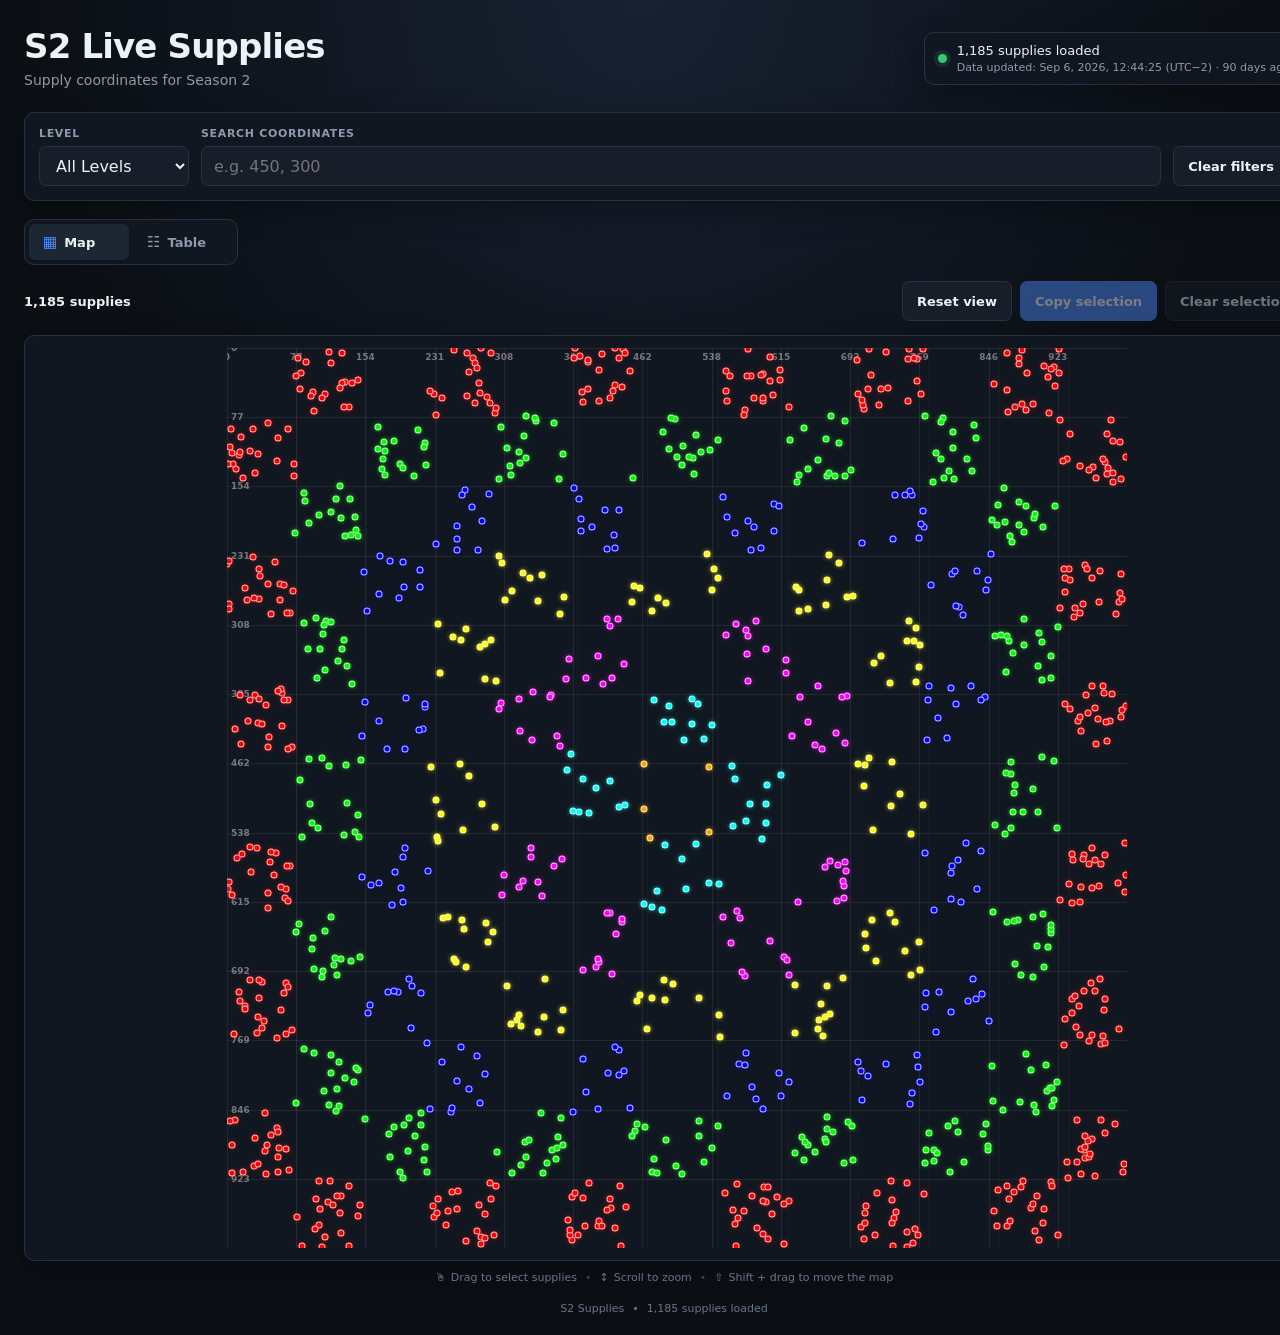
==== commit 87ff5ec2: "added clear selection button to index.html" ====
--- a/maps/supplies/index.html
+++ b/maps/supplies/index.html
@@ -217,6 +217,16 @@
                 Copy selection
             </button>
 
+            <button
+                id="clearSelection"
+                class="secondary-button"
+                type="button"
+                disabled
+            >
+                Clear selection
+            </button>
+
+
         </div>
 
     </div>
--- a/maps/supplies/css/style.css
+++ b/maps/supplies/css/style.css
@@ -483,15 +483,17 @@
 ================================================== */
 
 .map {
-position: relative;
-
-width: 100%;
-aspect-ratio: 1 / 1;
-
-max-height: min(
-    calc(100vh - 280px),
-    900px
-);
+    position: relative;
+
+    width: 100%;
+    aspect-ratio: 1 / 1;
+
+    max-width: 900px;
+    margin: 0 auto;
+
+    overflow: hidden;
+}
+
 
 margin: 0 auto;
 
